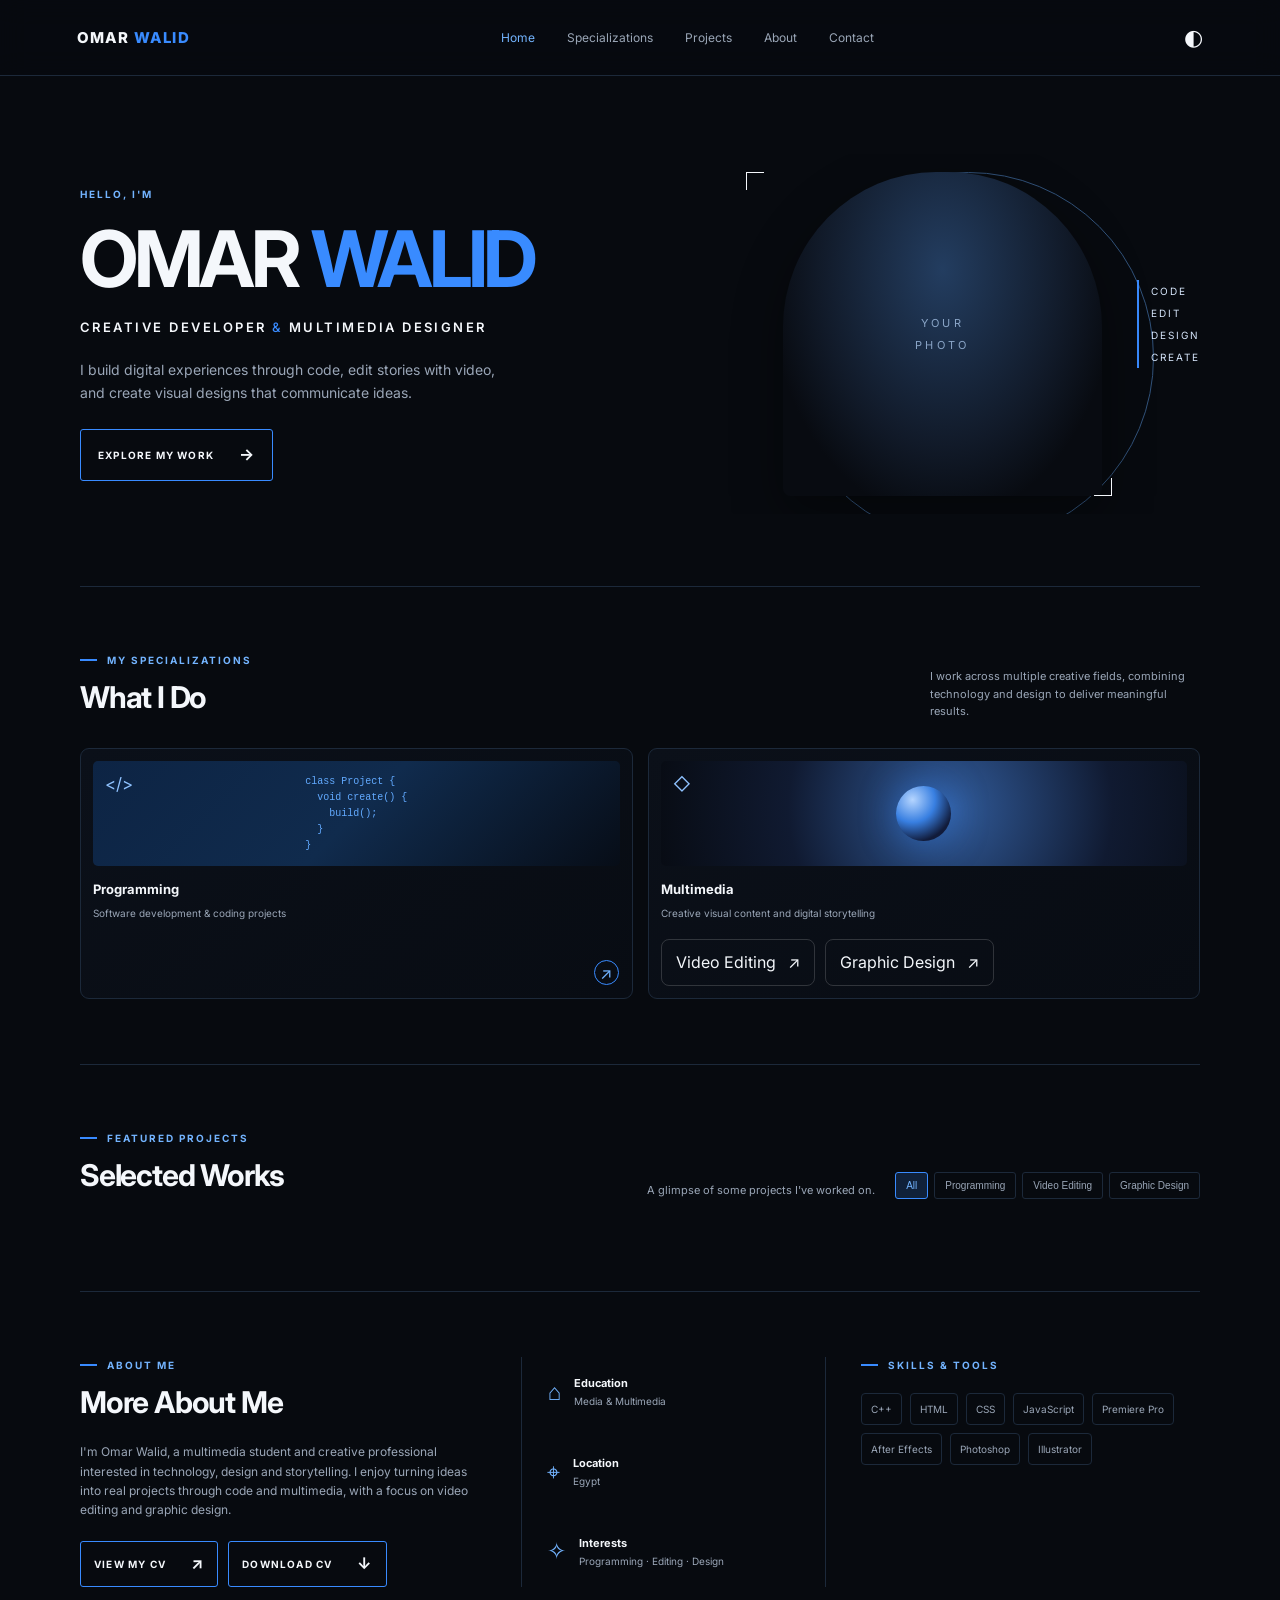
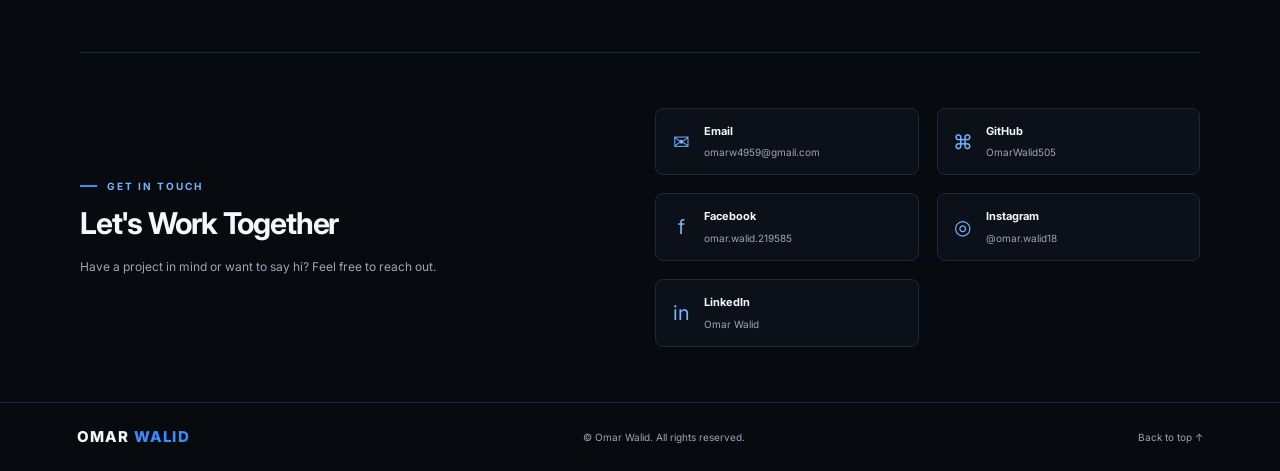
==== index.html @ 6f616f4b "Update index.html" ====
<!DOCTYPE html>
<html lang="en">
<head>
  <meta charset="UTF-8">
  <meta name="viewport" content="width=device-width, initial-scale=1.0">
  <meta name="description" content="Omar Walid — Creative Developer & Multimedia Designer. Explore programming and multimedia projects, including video editing and graphic design.">
  <title>OMAR WALID | Portfolio</title>
  <link rel="preconnect" href="https://fonts.googleapis.com">
  <link rel="preconnect" href="https://fonts.gstatic.com" crossorigin>
  <link href="https://fonts.googleapis.com/css2?family=Inter:wght@400;500;600;700;800&display=swap" rel="stylesheet">
  <link rel="stylesheet" href="style.css">
</head>
<body>
  <header class="site-header">
    <a class="logo" href="#home">OMAR <span>WALID</span></a>
    <button class="menu-toggle" id="menuToggle" aria-label="Open navigation">☰</button>
    <nav id="nav">
      <a class="active" href="#home">Home</a>
      <a href="#specialties">Specializations</a>
      <a href="#projects">Projects</a>
      <a href="#about">About</a>
      <a href="#contact">Contact</a>
    </nav>
    <button class="icon-button" id="themeToggle" aria-label="Toggle theme" title="Toggle light/dark mode">◐</button>
  </header>

  <main>
    <section class="hero section-wrap" id="home">
      <div class="hero-copy">
        <p class="eyebrow">HELLO, I'M</p>
        <h1>OMAR <span>WALID</span></h1>
        <h2>CREATIVE DEVELOPER <b>&</b> MULTIMEDIA DESIGNER</h2>
        <p class="intro">I build digital experiences through code, edit stories with video, and create visual designs that communicate ideas.</p>
        <a class="button" href="#specialties">EXPLORE MY WORK <span>→</span></a>
      </div>
      <div class="hero-art" aria-label="Decorative portrait placeholder">
        <div class="orbit"></div>
        <div class="portrait-placeholder"><span>YOUR<br>PHOTO</span></div>
        <div class="side-words">CODE<br>EDIT<br>DESIGN<br>CREATE</div>
        <span class="corner top-left"></span><span class="corner bottom-right"></span>
      </div>
    </section>

    <section class="section-wrap specialties" id="specialties">
      <div class="section-heading">
        <div><p class="eyebrow"><i></i> MY SPECIALIZATIONS</p><h2>What I Do</h2></div>
        <p class="section-note">I work across multiple creative fields, combining technology and design to deliver meaningful results.</p>
      </div>
      <div class="specialty-grid specialty-grid-two">
        <a class="specialty-card" href="#projects" data-filter="Programming">
          <div class="card-art code-art"><span>&lt;/&gt;</span><pre>class Project {
  void create() {
    build();
  }
}</pre></div>
          <h3>Programming</h3><p>Software development & coding projects</p><span class="round-arrow">↗</span>
        </a>
        <div class="specialty-card multimedia-card">
          <div class="card-art media-art"><span>◇</span><div class="sphere"></div></div>
          <h3>Multimedia</h3><p>Creative visual content and digital storytelling</p>
          <div class="multimedia-subcategories">
            <button type="button" data-filter="Video Editing">Video Editing <span>↗</span></button>
            <button type="button" data-filter="Graphic Design">Graphic Design <span>↗</span></button>
          </div>
        </div>
      </div>
    </section>

    <section class="section-wrap projects" id="projects">
      <div class="section-heading">
        <div><p class="eyebrow"><i></i> FEATURED PROJECTS</p><h2>Selected Works</h2></div>
        <div class="project-tools">
          <p class="section-note">A glimpse of some projects I've worked on.</p>
          <div class="filters" role="group" aria-label="Filter projects">
            <button class="filter active" data-filter="All">All</button>
            <button class="filter" data-filter="Programming">Programming</button>
            <button class="filter" data-filter="Video Editing">Video Editing</button>
            <button class="filter" data-filter="Graphic Design">Graphic Design</button>
          </div>
        </div>
      </div>
      <div class="project-grid" id="projectGrid">
</div>
    </section>

    <section class="section-wrap about" id="about">
      <div class="about-copy"><p class="eyebrow"><i></i> ABOUT ME</p><h2>More About Me</h2>
        <p>I'm Omar Walid, a multimedia student and creative professional interested in technology, design and storytelling. I enjoy turning ideas into real projects through code and multimedia, with a focus on video editing and graphic design.</p>
        <div class="about-buttons">
<a class="button button-outline"
   href="https://kpdigtstlicertcclqyd.supabase.co/storage/v1/object/public/portfolio-media/cv/current.pdf"
   target="_blank"
   rel="noopener noreferrer">
    VIEW MY CV <span>↗</span>
</a>

<a class="button button-outline"
   href="https://kpdigtstlicertcclqyd.supabase.co/storage/v1/object/public/portfolio-media/cv/current.pdf?download"
>
    DOWNLOAD CV <span>↓</span>
</a>
</div>
      </div>
      <div class="about-facts">
        <div><span class="fact-icon">⌂</span><p><b>Education</b><small>Media & Multimedia</small></p></div>
        <div><span class="fact-icon">⌖</span><p><b>Location</b><small>Egypt</small></p></div>
        <div><span class="fact-icon">✧</span><p><b>Interests</b><small>Programming · Editing · Design</small></p></div>
      </div>
      <div class="skills"><p class="eyebrow"><i></i> SKILLS & TOOLS</p><div class="skill-list"><span>C++</span><span>HTML</span><span>CSS</span><span>JavaScript</span><span>Premiere Pro</span><span>After Effects</span><span>Photoshop</span><span>Illustrator</span></div></div>
    </section>

   <section class="section-wrap contact" id="contact">
  <div>
    <p class="eyebrow"><i></i> GET IN TOUCH</p>
    <h2>Let's Work Together</h2>
    <p>
      Have a project in mind or want to say hi?
      Feel free to reach out.
    </p>
  </div>

  <div class="contact-links">

    <a href="mailto:omarw4959@gmail.com">
      <span>✉</span>
      <div>
        <b>Email</b>
        <small>omarw4959@gmail.com</small>
      </div>
    </a>

    <a href="https://github.com/OmarWalid505"
       target="_blank" rel="noopener noreferrer">
      <span>⌘</span>
      <div>
        <b>GitHub</b>
        <small>OmarWalid505</small>
      </div>
    </a>

    <a href="https://www.facebook.com/omar.walid.219585"
       target="_blank" rel="noopener noreferrer">
      <span>f</span>
      <div>
        <b>Facebook</b>
        <small>omar.walid.219585</small>
      </div>
    </a>

    <a href="https://www.instagram.com/omar.walid18/"
       target="_blank" rel="noopener noreferrer">
      <span>◎</span>
      <div>
        <b>Instagram</b>
        <small>@omar.walid18</small>
      </div>
    </a>

    <a href="https://www.linkedin.com/in/omar-walid-87a4b3448/"
       target="_blank" rel="noopener noreferrer">
      <span>in</span>
      <div>
        <b>LinkedIn</b>
        <small>Omar Walid</small>
      </div>
    </a>

  </div>
</section>
    
  </main>
  <footer><a class="logo" href="#home">OMAR <span>WALID</span></a><p>© <span id="year"></span> Omar Walid. All rights reserved.</p><a href="#home">Back to top ↑</a></footer>

  <dialog id="projectDialog" class="project-dialog">
  <button class="dialog-close" id="dialogClose" aria-label="Close">×</button>
  <p class="eyebrow">PROJECT DETAILS</p>
  <h2 id="dialogTitle"></h2>
  <p id="dialogDescription"></p>
  <p class="dialog-tools" id="dialogTools"></p>
</dialog>

<dialog id="imageViewer" class="image-viewer">
  <button class="image-viewer-close" id="imageViewerClose">×</button>
  <button class="gallery-arrow prev" id="prevImage">‹</button>
  <img id="viewerImage" src="" alt="Project Image">
  <video id="viewerVideo" controls playsinline hidden></video>
  <button class="gallery-arrow next" id="nextImage">›</button>
  <p id="imageCounter"></p>
</dialog>

<script src="https://cdn.jsdelivr.net/npm/@supabase/supabase-js@2"></script>
<script src="script.js"></script>

</body>
</html>
---- style.css ----
html {
  scroll-behavior: smooth;
}
*{box-sizing:border-box;margin:0;padding:0}
:root{--bg:#070a0f;--panel:#0b1019;--panel2:#101827;--text:#f4f7fb;--muted:#9aa6b7;--line:#1c293a;--blue:#398bff;--blue2:#73b4ff;--shadow:0 18px 50px #0006}
body{font-family:Inter,Arial,sans-serif;background:var(--bg);color:var(--text);line-height:1.6;transition:background .25s,color .25s}
a{color:inherit;text-decoration:none}.site-header{height:76px;display:flex;align-items:center;justify-content:space-between;padding:0 max(6vw,24px);border-bottom:1px solid var(--line);position:sticky;top:0;background:#070a0fee;backdrop-filter:blur(14px);z-index:10}
.logo{font-weight:800;letter-spacing:.08em;font-size:15px;white-space:nowrap}.logo span,h1 span{color:var(--blue)}
nav{display:flex;gap:clamp(14px,2.5vw,34px)}nav a{font-size:12px;color:var(--muted);transition:.2s}nav a:hover,nav a.active{color:var(--blue2)}
.icon-button,.menu-toggle{background:none;color:var(--text);border:0;font-size:22px;cursor:pointer}.menu-toggle{display:none}
.section-wrap{width:min(1120px,88%);margin:auto}.hero{min-height:510px;display:grid;grid-template-columns:1.05fr .95fr;align-items:center;gap:35px;padding-top:60px;padding-bottom:55px}
.eyebrow{font-size:10px;letter-spacing:.2em;font-weight:700;color:var(--blue2);display:flex;align-items:center;gap:10px}.eyebrow i{width:17px;height:2px;background:var(--blue);display:inline-block}
.hero h1{font-size:clamp(46px,7vw,78px);letter-spacing:-.055em;line-height:1.08;margin:15px 0}
.hero h2{font-size:13px;letter-spacing:.19em;font-weight:600}.hero h2 b{color:var(--blue);font-weight:500}.intro{color:var(--muted);font-size:14px;max-width:440px;margin:22px 0 25px}
.button{display:inline-flex;align-items:center;gap:25px;border:1px solid var(--blue);padding:12px 17px;font-size:10px;letter-spacing:.12em;font-weight:700;border-radius:3px;transition:.2s}.button:hover{background:var(--blue);color:white;transform:translateY(-2px)}.button span{font-size:16px}
.socials{display:flex;gap:22px;margin-top:34px;color:var(--muted);font-size:14px;font-weight:700}.socials a:hover{color:var(--blue)}
.hero-art{height:360px;position:relative;display:grid;place-items:center;overflow:hidden}.portrait-placeholder{width:62%;height:90%;border-radius:48% 48% 8px 8px;background:radial-gradient(ellipse at 50% 30%,#233d60,#111a29 55%,#080b11 78%);display:grid;place-items:center;box-shadow:var(--shadow);position:relative;z-index:1}.portrait-placeholder span{font-size:11px;letter-spacing:.3em;color:#8aa5c7;text-align:center;line-height:2}.orbit{position:absolute;width:72%;aspect-ratio:1;border:1px solid #31527a;border-radius:50%;right:9%;top:5%}.side-words{position:absolute;right:0;top:35%;font-size:10px;letter-spacing:.2em;line-height:2.2;border-left:2px solid var(--blue);padding-left:12px;color:#d5e5fa}.corner{position:absolute;width:18px;height:18px;border-color:var(--blue);z-index:2}.top-left{top:5%;left:12%;border-top:1px solid;border-left:1px solid}.bottom-right{bottom:5%;right:17%;border-right:1px solid;border-bottom:1px solid}
.specialties,.projects{padding:65px 0;border-top:1px solid var(--line)}.section-heading{display:flex;justify-content:space-between;align-items:end;gap:30px;margin-bottom:27px}.section-heading h2,.about h2,.contact h2{font-size:30px;letter-spacing:-.04em;margin-top:5px}.section-note{font-size:11px;color:var(--muted);max-width:270px}
.specialty-grid{display:grid;grid-template-columns:repeat(4,1fr);gap:15px}.specialty-card{background:linear-gradient(145deg,var(--panel),#080c13);border:1px solid var(--line);border-radius:9px;padding:12px;position:relative;min-height:220px;transition:.25s}.specialty-card:hover,.project-card:hover{border-color:#356cae;transform:translateY(-4px)}.card-art{height:105px;border-radius:5px;margin-bottom:13px;display:grid;place-items:center;overflow:hidden;position:relative;background:linear-gradient(135deg,#0d2444,#102b4d 50%,#070d17)}.code-art pre{font:10px/1.6 monospace;color:#62aaff}.code-art>span,.video-art>span,.design-art>span,.media-art>span{position:absolute;left:12px;top:10px;color:#8fc2ff;font-size:17px}.video-art{background:linear-gradient(130deg,#101b35,#172d51,#090e19)}.timeline{position:absolute;bottom:20px;left:10%;width:80%;height:28px;border-top:3px solid #2b85f8;border-bottom:4px solid #744fbc;background:linear-gradient(90deg,transparent 20%,#30b8bb 20% 48%,transparent 48% 55%,#9a55c9 55% 80%,transparent 80%)}.design-art{background:linear-gradient(135deg,#392a31,#a66c50 50%,#111827)}.poster{font-size:17px;font-weight:800;letter-spacing:.1em;line-height:1.05;color:#fff;text-align:center;transform:rotate(-5deg)}.media-art{background:radial-gradient(circle at 55% 45%,#315b9a,#101a31 55%,#080c14)}.sphere{width:55px;height:55px;border-radius:50%;background:radial-gradient(circle at 30% 25%,#b5d5ff,#387fe1 40%,#111b3a 75%);box-shadow:0 0 35px #347fe988}
.specialty-card h3,.project-card h3{font-size:13px}.specialty-card p,.project-card p{font-size:10px;color:var(--muted);margin-top:5px;max-width:85%}.round-arrow{position:absolute;right:13px;bottom:13px;border:1px solid var(--blue);color:var(--blue2);width:25px;height:25px;border-radius:50%;display:grid;place-items:center}
.project-tools{display:flex;align-items:end;gap:20px;flex-wrap:wrap;justify-content:end}.filters{display:flex;gap:6px;flex-wrap:wrap}.filter{border:1px solid var(--line);background:transparent;color:var(--muted);padding:7px 10px;border-radius:3px;font-size:10px;cursor:pointer}.filter.active,.filter:hover{border-color:var(--blue);color:var(--blue2);background:#10213a}
.project-grid{display:grid;grid-template-columns:repeat(4,1fr);gap:15px}.project-card{border:1px solid var(--line);background:var(--panel);border-radius:8px;padding:10px;transition:.25s;min-width:0}.project-card.hidden{display:none}.project-thumb{height:125px;border-radius:5px;display:grid;place-items:center;overflow:hidden;margin-bottom:11px;font-weight:800;letter-spacing:.12em}.thumb-code{background:repeating-linear-gradient(0deg,#101c2c,#101c2c 10px,#13263e 11px),linear-gradient(120deg,#102c50,#070d17);color:#64adff;font:700 26px monospace}.thumb-video{background:linear-gradient(130deg,#09172b,#1d3e65,#111827);color:#9ac9ff;font-size:14px}.thumb-design{background:linear-gradient(135deg,#6e3f36,#bd8a66,#171c2c);color:white;text-align:center;font-size:22px}.thumb-media{background:radial-gradient(circle at 50% 40%,#4377bd,#152544 50%,#080d18);color:#d4e6ff;font-size:13px}.project-info{display:flex;justify-content:space-between;align-items:center;gap:8px}.project-info p{max-width:none}.details-button{flex:none;width:25px;height:25px;border:1px solid var(--blue);border-radius:50%;background:none;color:var(--blue2);cursor:pointer}.tag{display:inline-block;font-size:9px;color:var(--blue2);background:#12233a;padding:4px 7px;border-radius:3px;margin-top:10px}.edit-hint{font-size:10px;color:var(--muted);margin-top:18px}
.about{padding:65px 0;display:grid;grid-template-columns:1.2fr .9fr 1fr;gap:35px;border-top:1px solid var(--line);border-bottom:1px solid var(--line)}.about-copy>p:not(.eyebrow){font-size:12px;color:var(--muted);margin:16px 0 22px;max-width:390px}.button-outline{padding:9px 13px}.about-buttons{
  display:flex;
  flex-wrap:wrap;
  gap:10px;
  align-items:center;
}.about-facts{border-left:1px solid var(--line);border-right:1px solid var(--line);padding:5px 25px;display:grid;gap:20px}.about-facts>div{display:flex;align-items:center;gap:13px}.fact-icon{color:var(--blue2);font-size:23px}.about-facts p{display:grid;font-size:11px}.about-facts small{color:var(--muted);font-size:10px}.skill-list{display:flex;flex-wrap:wrap;gap:8px;margin-top:20px}.skill-list span{border:1px solid var(--line);padding:7px 9px;border-radius:4px;color:var(--muted);font-size:10px}
.contact{padding:55px 0;display:grid;grid-template-columns:1fr 1fr;gap:30px;align-items:center}.contact>div:first-child>p:last-child{color:var(--muted);font-size:12px;margin-top:10px}.contact-links{display:grid;grid-template-columns:repeat(2,1fr);gap:18px}.contact-links a{
  display:flex;
  align-items:center;
  gap:12px;
  padding:14px;
  border:1px solid var(--line);
  border-radius:8px;
  background:var(--panel);
  transition:.25s;
  text-decoration:none;
}

.contact-links a:hover{
  border-color:var(--blue);
  transform:translateY(-3px);
}

.contact-links a>span{
  color:var(--blue2);
  font-size:20px;
  min-width:22px;
  text-align:center;
}

.contact-links div{
  display:grid;
  gap:4px;
}

.contact-links b{
  font-size:11px;
}

.contact-links small{
  font-size:10px;
  color:var(--muted);
}
footer{border-top:1px solid var(--line);padding:22px 6%;display:flex;justify-content:space-between;align-items:center;color:var(--muted);font-size:10px}footer .logo{color:var(--text)}
.project-dialog{margin:auto;max-width:480px;width:calc(100% - 32px);padding:35px;background:var(--panel2);color:var(--text);border:1px solid var(--blue);border-radius:10px;box-shadow:var(--shadow)}.project-dialog::backdrop{background:#000b;backdrop-filter:blur(4px)}.project-dialog h2{margin:10px 0}.project-dialog p:not(.eyebrow){font-size:13px;color:var(--muted)}.project-dialog .dialog-tools{margin-top:18px;color:var(--blue2)!important}.dialog-close{position:absolute;right:14px;top:8px;border:0;background:none;color:var(--text);font-size:25px;cursor:pointer}
body.light{--bg:#f4f7fb;--panel:#fff;--panel2:#fff;--text:#101827;--muted:#64748b;--line:#dbe3ee;--shadow:0 18px 50px #14243b1a}.light .site-header{background:#f4f7fbee}.light .specialty-card{background:linear-gradient(145deg,#fff,#edf3fb)}.light .card-art,.light .project-thumb{filter:saturate(.9)}
@media(max-width:850px){nav{gap:13px}.specialty-grid,.project-grid{grid-template-columns:repeat(2,1fr)}.about{grid-template-columns:1fr 1fr}.skills{grid-column:1/-1}.about-facts{border-right:0}.hero{min-height:440px}}
@media(max-width:620px){.site-header{height:65px}.menu-toggle{display:block;margin-left:auto;margin-right:15px}nav{display:none;position:absolute;top:64px;left:0;right:0;padding:18px 6%;background:var(--panel);border-bottom:1px solid var(--line);flex-direction:column;gap:17px}nav.open{display:flex}.hero{grid-template-columns:1fr;padding-top:55px;gap:5px}.hero-art{height:260px}.hero-copy{z-index:1}.section-heading{align-items:start;flex-direction:column}.project-tools{justify-content:start}.section-note{max-width:100%}.specialty-grid,.project-grid{gap:10px}.specialty-card{padding:9px;min-height:205px}.card-art{height:90px}.project-thumb{height:100px}.about{grid-template-columns:1fr;gap:25px}.about-facts{border:0;border-top:1px solid var(--line);border-bottom:1px solid var(--line);padding:20px 0}.skills{grid-column:auto}.contact{grid-template-columns:1fr}.contact-links{grid-template-columns:1fr 1fr}footer{gap:12px;flex-wrap:wrap}footer p{order:3;width:100%}}
@media(max-width:370px){.specialty-grid,.project-grid{grid-template-columns:1fr}.contact-links{grid-template-columns:1fr}.hero h1{font-size:43px}}


/* Portfolio hierarchy: Programming + Multimedia (Video Editing / Graphic Design) */
.specialty-grid-two { grid-template-columns: repeat(2, minmax(0, 1fr)); }
.multimedia-card { position: relative; cursor: default; }
.multimedia-subcategories { display: flex; flex-wrap: wrap; gap: 10px; margin-top: 18px; }
.multimedia-subcategories button { border: 1px solid var(--border, rgba(255,255,255,.16)); background: transparent; color: inherit; padding: 10px 14px; border-radius: 8px; font: inherit; cursor: pointer; transition: .2s ease; }
.multimedia-subcategories button:hover { border-color: var(--accent, #3988ff); color: var(--accent, #3988ff); }
.multimedia-subcategories button span { margin-left: 8px; }
@media (max-width: 700px) { .specialty-grid-two { grid-template-columns: 1fr; } }
/* Dynamic portfolio media */
.project-thumb {
  width: 100%;
  height: 260px;
  overflow: hidden;
  display: flex;
  justify-content: center;
  align-items: center;
  background: #17120e;
}

.project-thumb img,
.project-thumb video {
  width: 100%;
  height: 100%;
  object-fit: contain;
  display: block;
  border-radius: 5px;
}
/* Image Gallery Lightbox */

/* Image Gallery Lightbox */
dialog.image-viewer {
  width: min(90vw, 1100px);
  height: 85vh;
  max-width: none;
  max-height: none;
  padding: 50px;
  margin: auto;
  position: fixed;
  inset: 0;
  border: 1px solid var(--line);
  border-radius: 12px;
  background: #0b0e14;
  color: white;
  overflow: hidden;
}

dialog.image-viewer[open] {
  display: flex;
  justify-content: center;
  align-items: center;
}

dialog.image-viewer::backdrop {
  background: rgba(0, 0, 0, 0.92);
  backdrop-filter: blur(6px);
}

.image-viewer #viewerImage {
  width: 100%;
  height: 100%;
  object-fit: contain;
  display: block;
}

.image-viewer-close {
  position: absolute;
  top: 12px;
  right: 18px;
  z-index: 5;
  font-size: 32px;
  color: white;
  background: transparent;
  border: none;
  cursor: pointer;
}

.gallery-arrow {
  position: absolute;
  top: 50%;
  transform: translateY(-50%);
  z-index: 5;
  width: 45px;
  height: 45px;
  border: none;
  border-radius: 50%;
  background: rgba(255,255,255,.15);
  color: white;
  font-size: 30px;
  cursor: pointer;
}

.gallery-arrow.prev { left: 10px; }
.gallery-arrow.next { right: 10px; }

#imageCounter {
  position: absolute;
  bottom: 10px;
  left: 50%;
  transform: translateX(-50%);
  color: white;
  font-size: 13px;
}

@media (max-width: 600px) {
  dialog.image-viewer {
    width: 95vw;
    height: 75vh;
    padding: 35px 10px;
  }
}

dialog.image-viewer::backdrop {
  background: rgba(0, 0, 0, 0.9);
}
.project-thumb img,
.project-thumb video {
  width: 100%;
  height: 100%;
  object-fit: contain;
  display: block;
  border-radius: 5px;
}
#about,
#contact {
  scroll-margin-top: 90px;
}
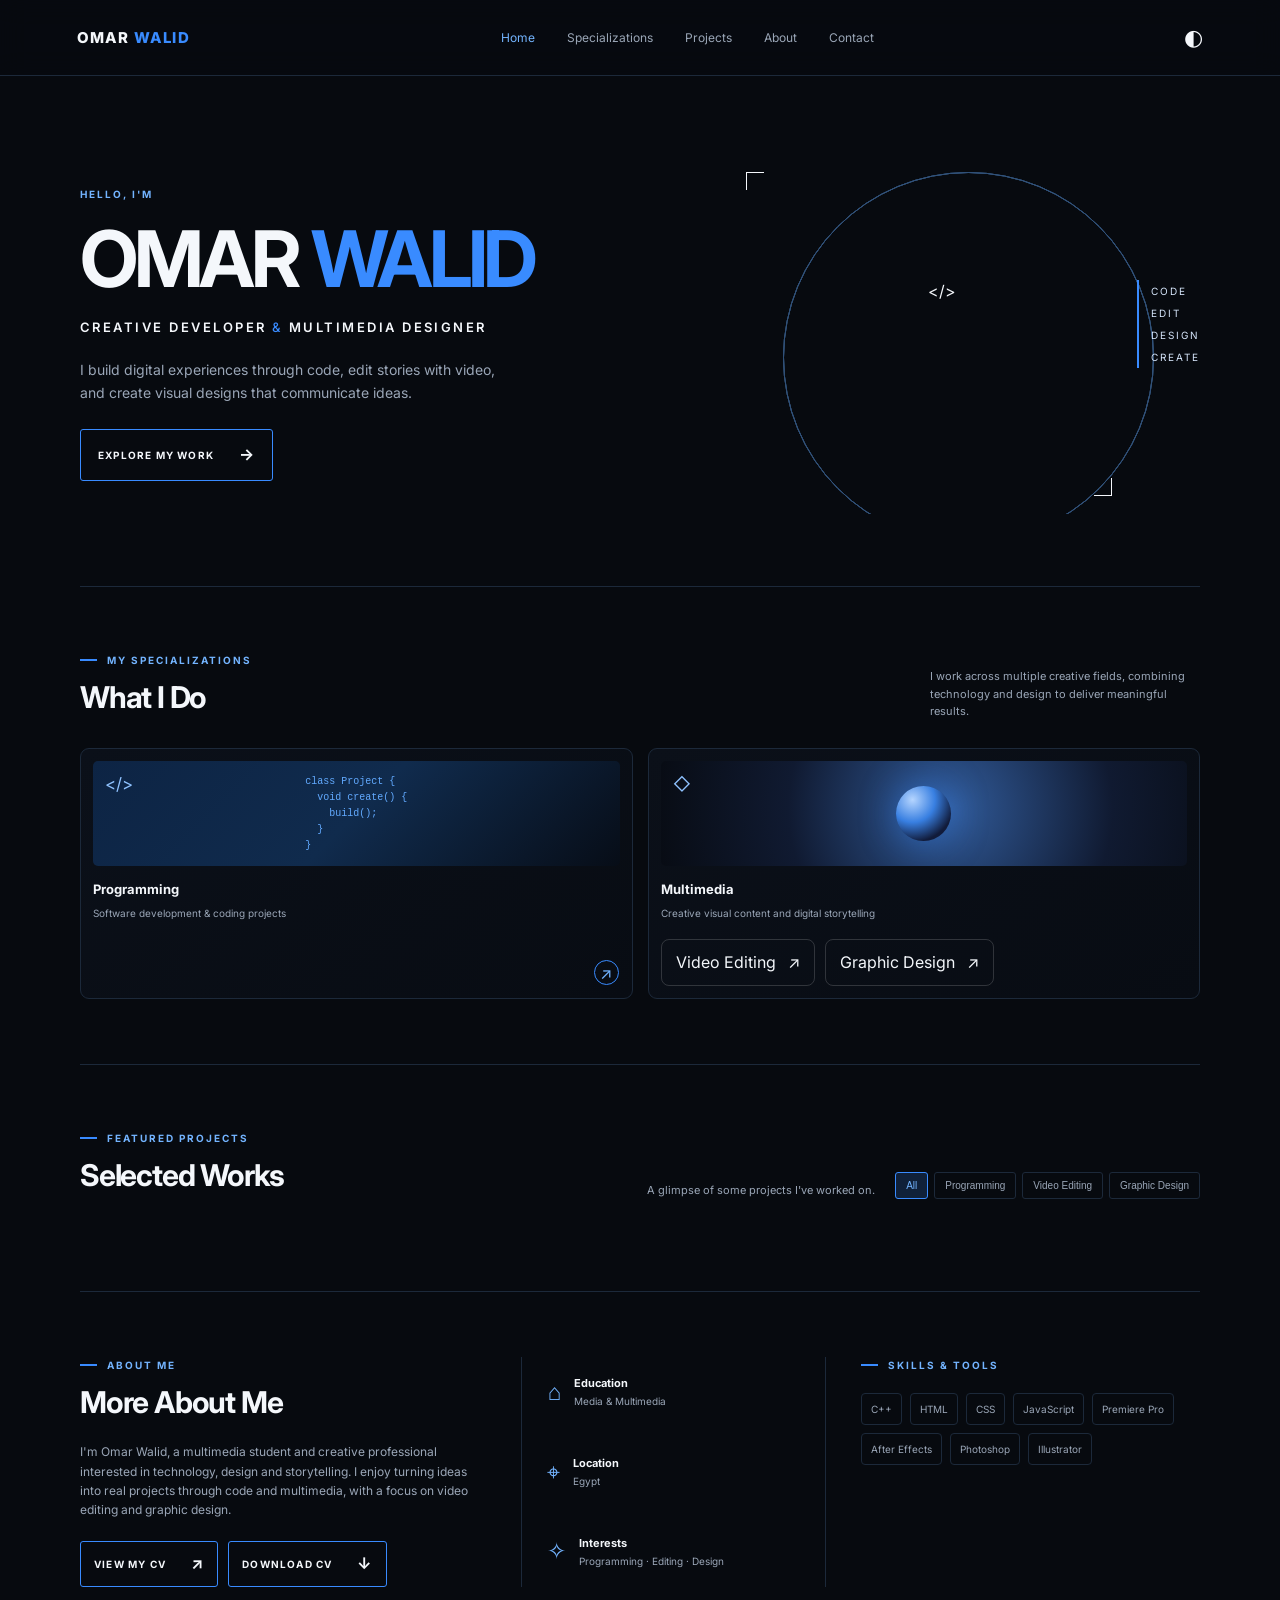
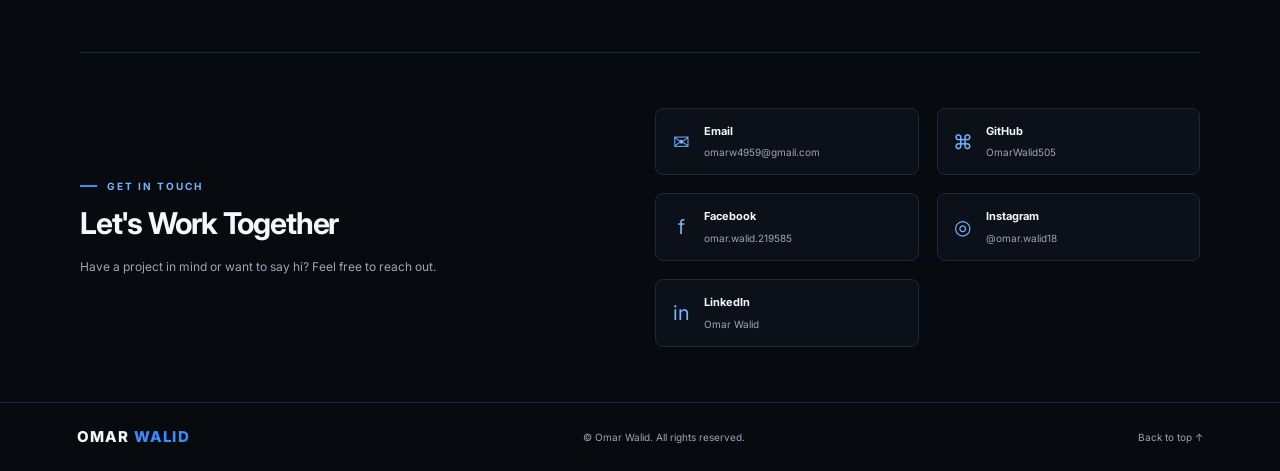
==== commit f4cd0b68: "Update index.html" ====
--- a/index.html
+++ b/index.html
@@ -33,11 +33,36 @@
         <p class="intro">I build digital experiences through code, edit stories with video, and create visual designs that communicate ideas.</p>
         <a class="button" href="#specialties">EXPLORE MY WORK <span>→</span></a>
       </div>
-      <div class="hero-art" aria-label="Decorative portrait placeholder">
-        <div class="orbit"></div>
-        <div class="portrait-placeholder"><span>YOUR<br>PHOTO</span></div>
-        <div class="side-words">CODE<br>EDIT<br>DESIGN<br>CREATE</div>
-        <span class="corner top-left"></span><span class="corner bottom-right"></span>
+<div class="hero-art" aria-label="Abstract creative technology artwork">
+
+  <div class="orbit orbit-one"></div>
+  <div class="orbit orbit-two"></div>
+  <div class="orbit orbit-three"></div>
+
+  <div class="abstract-core">
+    <div class="core-shape"></div>
+    <div class="core-glow"></div>
+  </div>
+
+  <div class="tech-detail detail-code">&lt;/&gt;</div>
+  <div class="tech-detail detail-edit">
+    <span></span><span></span><span></span>
+  </div>
+  <div class="tech-detail detail-design">
+    <div></div>
+  </div>
+
+  <div class="side-words">
+    CODE<br>
+    EDIT<br>
+    DESIGN<br>
+    CREATE
+  </div>
+
+  <span class="corner top-left"></span>
+  <span class="corner bottom-right"></span>
+
+</div>
       </div>
     </section>
 
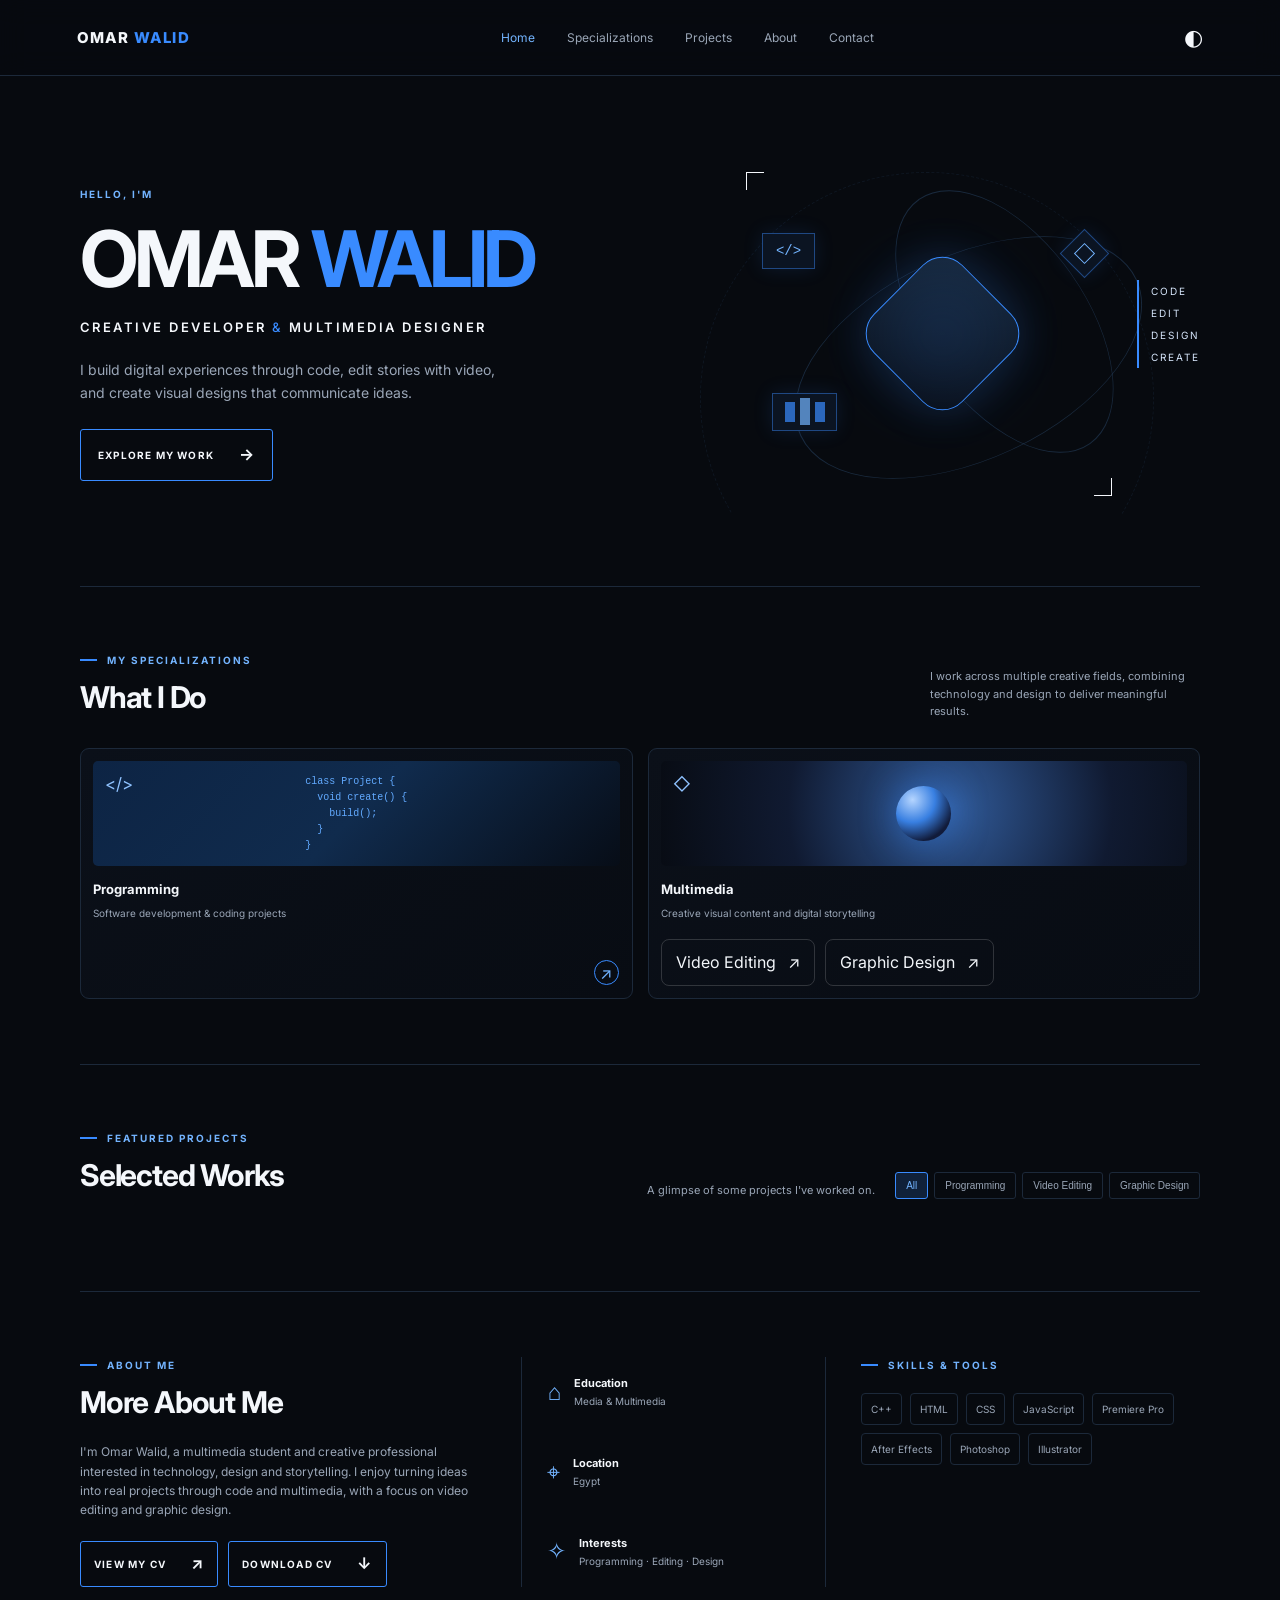
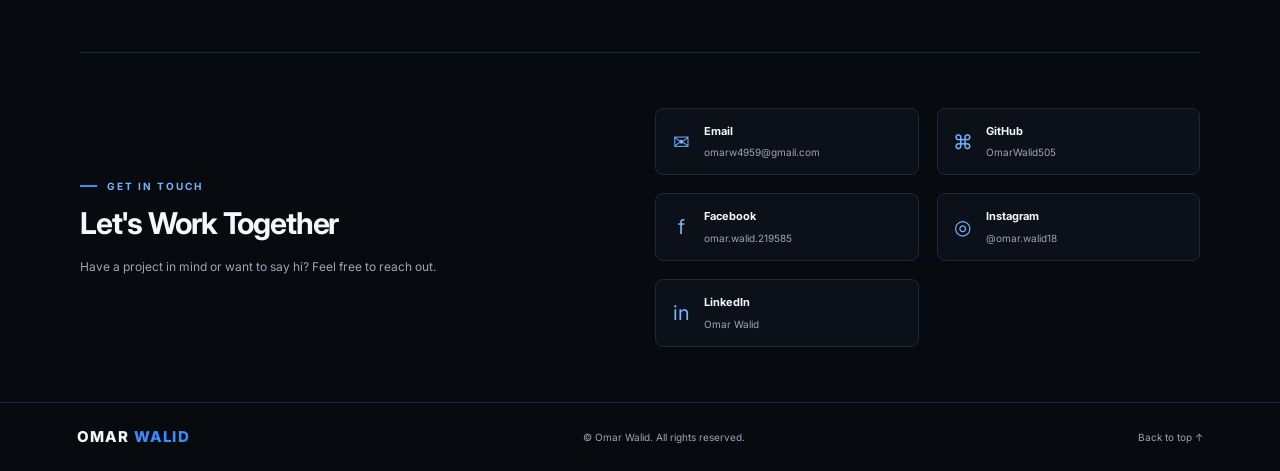
==== commit 0c4c2b89: "Update index.html" ====
--- a/index.html
+++ b/index.html
@@ -63,7 +63,6 @@
   <span class="corner bottom-right"></span>
 
 </div>
-      </div>
     </section>
 
     <section class="section-wrap specialties" id="specialties">
--- a/style.css
+++ b/style.css
@@ -66,8 +66,203 @@
 footer{border-top:1px solid var(--line);padding:22px 6%;display:flex;justify-content:space-between;align-items:center;color:var(--muted);font-size:10px}footer .logo{color:var(--text)}
 .project-dialog{margin:auto;max-width:480px;width:calc(100% - 32px);padding:35px;background:var(--panel2);color:var(--text);border:1px solid var(--blue);border-radius:10px;box-shadow:var(--shadow)}.project-dialog::backdrop{background:#000b;backdrop-filter:blur(4px)}.project-dialog h2{margin:10px 0}.project-dialog p:not(.eyebrow){font-size:13px;color:var(--muted)}.project-dialog .dialog-tools{margin-top:18px;color:var(--blue2)!important}.dialog-close{position:absolute;right:14px;top:8px;border:0;background:none;color:var(--text);font-size:25px;cursor:pointer}
 body.light{--bg:#f4f7fb;--panel:#fff;--panel2:#fff;--text:#101827;--muted:#64748b;--line:#dbe3ee;--shadow:0 18px 50px #14243b1a}.light .site-header{background:#f4f7fbee}.light .specialty-card{background:linear-gradient(145deg,#fff,#edf3fb)}.light .card-art,.light .project-thumb{filter:saturate(.9)}
+/* Hero Abstract Artwork */
+
+.hero-art {
+  height: 360px;
+  position: relative;
+  display: grid;
+  place-items: center;
+  overflow: hidden;
+}
+
+.abstract-core {
+  width: 190px;
+  height: 190px;
+  position: relative;
+  display: grid;
+  place-items: center;
+  z-index: 1;
+}
+
+.core-shape {
+  width: 125px;
+  height: 125px;
+  border: 1px solid #398bff;
+  border-radius: 28px;
+  transform: rotate(45deg);
+  background: linear-gradient(145deg, #17283d, #080d16);
+  box-shadow: 0 0 45px #398bff30;
+}
+
+.core-glow {
+  position: absolute;
+  width: 75px;
+  height: 75px;
+  border-radius: 50%;
+  background: #398bff;
+  filter: blur(45px);
+  opacity: .35;
+  animation: corePulse 3s ease-in-out infinite;
+}
+
+@keyframes corePulse {
+  0%, 100% {
+    opacity: .25;
+    transform: scale(.85);
+  }
+
+  50% {
+    opacity: .55;
+    transform: scale(1.2);
+  }
+}
+
+.orbit {
+  position: absolute;
+  border: 1px solid #31527a70;
+  border-radius: 50%;
+}
+
+.orbit-one {
+  width: 72%;
+  aspect-ratio: 1;
+  transform: rotate(-25deg) scaleY(.55);
+  animation: orbitRotate 10s linear infinite;
+}
+
+.orbit-two {
+  width: 58%;
+  aspect-ratio: 1;
+  transform: rotate(55deg) scaleY(.55);
+  animation: orbitRotate 14s linear infinite reverse;
+
+}
+
+.orbit-three {
+  width: 88%;
+  aspect-ratio: 1;
+  border-style: dashed;
+  opacity: .4;
+  animation: orbitRotate 20s linear infinite;
+}
+/* Orbit Animation */
+
+.orbit-one {
+  animation: orbitRotate 18s linear infinite;
+}
+
+.orbit-two {
+  animation: orbitRotate 25s linear infinite reverse;
+}
+
+.orbit-three {
+  animation: orbitRotate 35s linear infinite;
+}
+
+@keyframes orbitRotate {
+  from {
+    rotate: 0deg;
+  }
+  to {
+    rotate: 360deg;
+  }
+}
+/* Hero Tech Details */
+
+.tech-detail {
+  position: absolute;
+  z-index: 2;
+  border: 1px solid #398bff70;
+  background: #0b1422;
+  box-shadow: 0 0 20px #398bff20;
+}
+
+.detail-code {
+  top: 22%;
+  left: 15%;
+  padding: 9px 13px;
+  color: #73b4ff;
+  font: 14px monospace;
+}
+
+.detail-edit {
+  bottom: 23%;
+  left: 17%;
+  width: 65px;
+  height: 38px;
+  display: flex;
+  align-items: center;
+  justify-content: center;
+  gap: 5px;
+}
+
+.detail-edit span {
+  width: 10px;
+  height: 20px;
+  background: #398bff;
+  opacity: .7;
+}
+
+.detail-edit span:nth-child(2) {
+  height: 27px;
+  background: #73b4ff;
+}
+
+.detail-design {
+  top: 23%;
+  right: 19%;
+  width: 35px;
+  height: 35px;
+  display: grid;
+  place-items: center;
+  transform: rotate(45deg);
+}
+
+.detail-design div {
+  width: 15px;
+  height: 15px;
+  border: 1px solid #73b4ff;
+}
 @media(max-width:850px){nav{gap:13px}.specialty-grid,.project-grid{grid-template-columns:repeat(2,1fr)}.about{grid-template-columns:1fr 1fr}.skills{grid-column:1/-1}.about-facts{border-right:0}.hero{min-height:440px}}
-@media(max-width:620px){.site-header{height:65px}.menu-toggle{display:block;margin-left:auto;margin-right:15px}nav{display:none;position:absolute;top:64px;left:0;right:0;padding:18px 6%;background:var(--panel);border-bottom:1px solid var(--line);flex-direction:column;gap:17px}nav.open{display:flex}.hero{grid-template-columns:1fr;padding-top:55px;gap:5px}.hero-art{height:260px}.hero-copy{z-index:1}.section-heading{align-items:start;flex-direction:column}.project-tools{justify-content:start}.section-note{max-width:100%}.specialty-grid,.project-grid{gap:10px}.specialty-card{padding:9px;min-height:205px}.card-art{height:90px}.project-thumb{height:100px}.about{grid-template-columns:1fr;gap:25px}.about-facts{border:0;border-top:1px solid var(--line);border-bottom:1px solid var(--line);padding:20px 0}.skills{grid-column:auto}.contact{grid-template-columns:1fr}.contact-links{grid-template-columns:1fr 1fr}footer{gap:12px;flex-wrap:wrap}footer p{order:3;width:100%}}
+@media(max-width:620px) {
+  .site-header {
+    height: 65px;
+  }
+
+  .menu-toggle {
+    display: block;
+    margin-left: auto;
+    margin-right: 15px;
+  }
+
+  nav {
+    display: none;
+    position: absolute;
+    top: 64px;
+    left: 0;
+    right: 0;
+    padding: 18px 6%;
+    background: var(--panel);
+    border-bottom: 1px solid var(--line);
+    flex-direction: column;
+    gap: 17px;
+  }
+
+  nav.open {
+    display: flex;
+  }
+
+  .hero {
+    grid-template-columns: 1fr;
+    padding-top: 55px;
+    gap: 5px;
+  }
+
+  .hero-art {
+    height: 260px;
+  }
+}
 @media(max-width:370px){.specialty-grid,.project-grid{grid-template-columns:1fr}.contact-links{grid-template-columns:1fr}.hero h1{font-size:43px}}
 
 
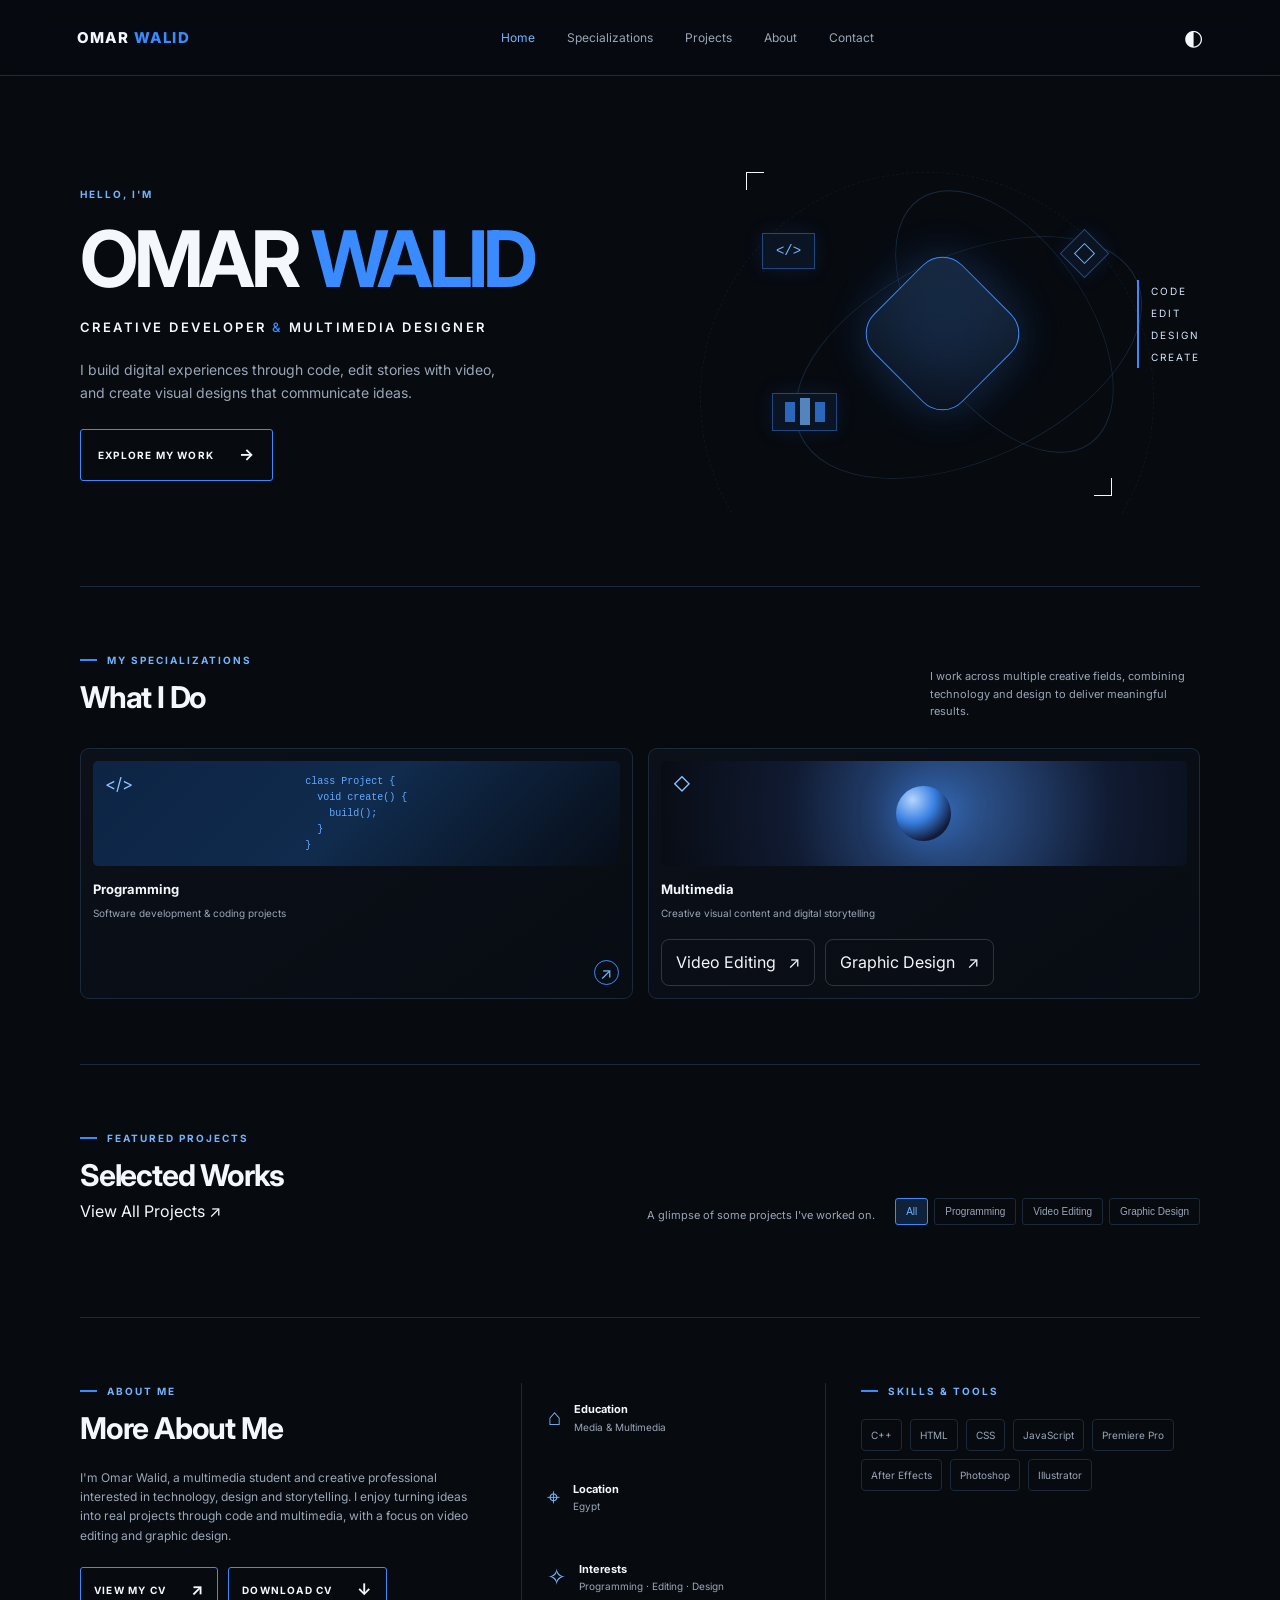
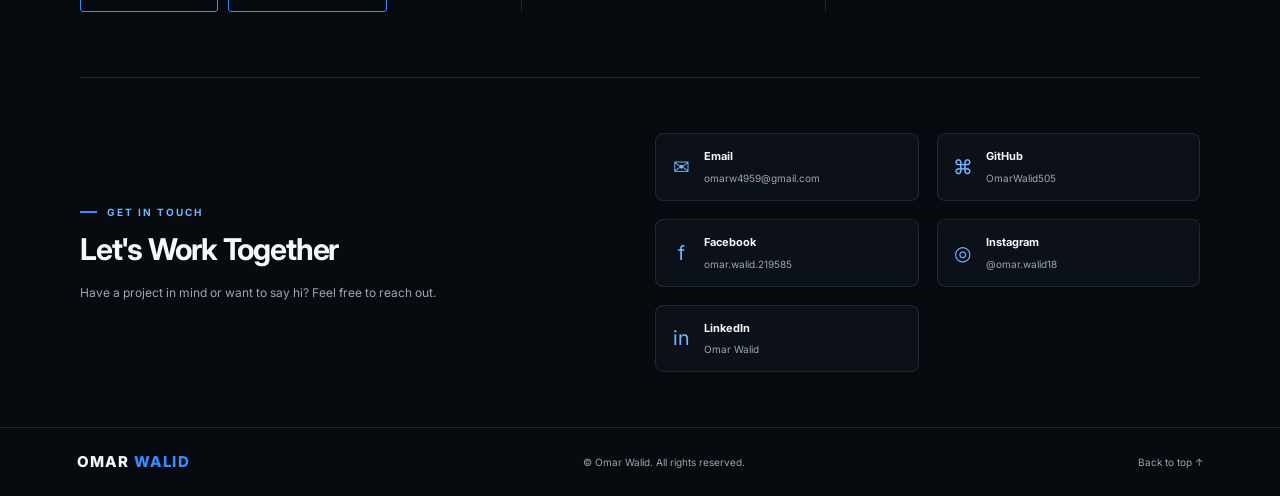
==== commit 87605e6d: "Update index.html" ====
--- a/index.html
+++ b/index.html
@@ -17,7 +17,7 @@
     <nav id="nav">
       <a class="active" href="#home">Home</a>
       <a href="#specialties">Specializations</a>
-      <a href="#projects">Projects</a>
+     <a href="projects.html">Projects</a>
       <a href="#about">About</a>
       <a href="#contact">Contact</a>
     </nav>
@@ -92,7 +92,11 @@
 
     <section class="section-wrap projects" id="projects">
       <div class="section-heading">
-        <div><p class="eyebrow"><i></i> FEATURED PROJECTS</p><h2>Selected Works</h2></div>
+<div>
+  <p class="eyebrow"><i></i> FEATURED PROJECTS</p>
+  <h2>Selected Works</h2>
+  <a href="projects.html" class="view-all-link">View All Projects ↗</a>
+</div>
         <div class="project-tools">
           <p class="section-note">A glimpse of some projects I've worked on.</p>
           <div class="filters" role="group" aria-label="Filter projects">
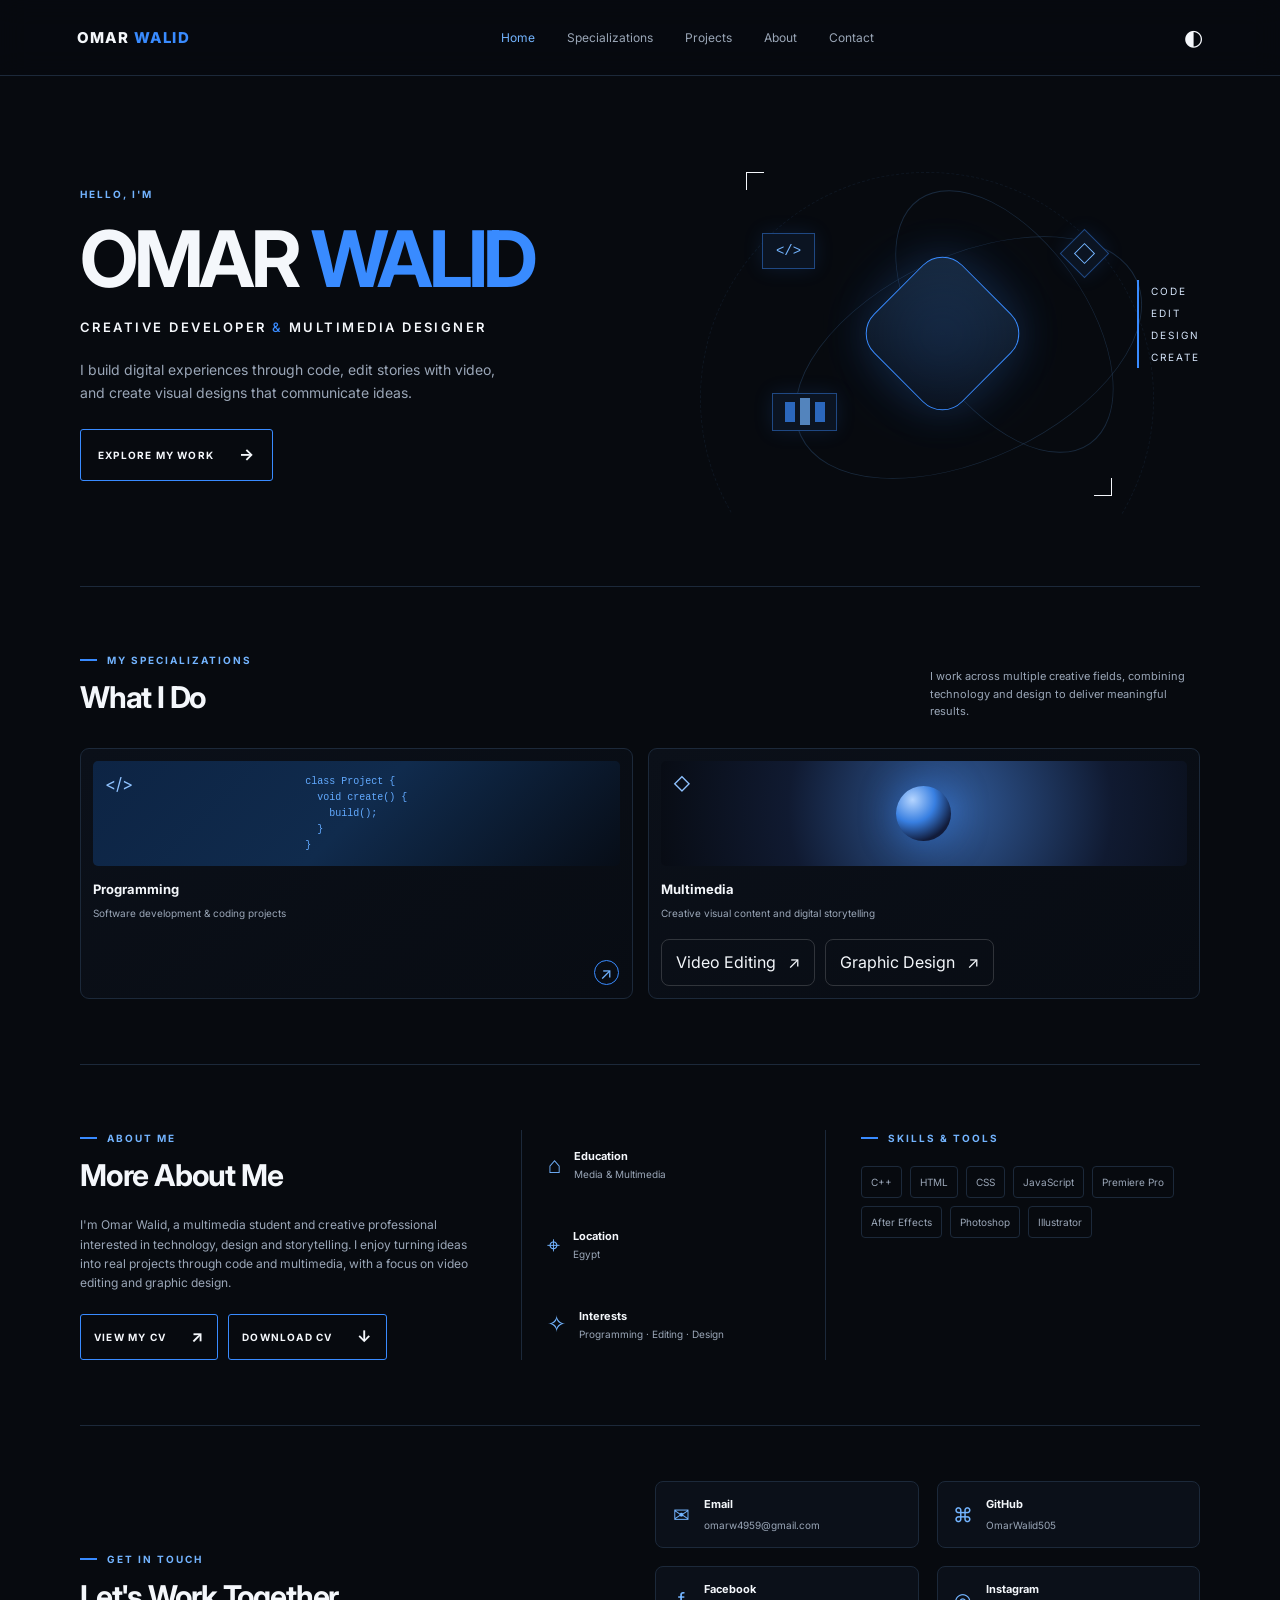
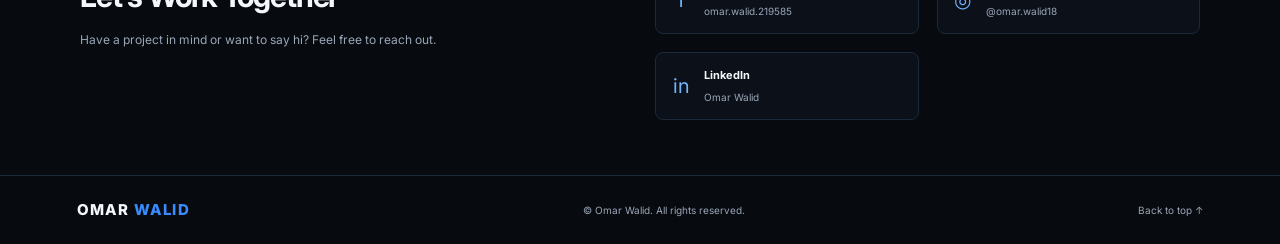
==== commit 9c0c243d: "Fix project link and clean up HTML structure Updated project link and removed featured projects sect" ====
--- a/index.html
+++ b/index.html
@@ -71,7 +71,7 @@
         <p class="section-note">I work across multiple creative fields, combining technology and design to deliver meaningful results.</p>
       </div>
       <div class="specialty-grid specialty-grid-two">
-        <a class="specialty-card" href="#projects" data-filter="Programming">
+        <a class="specialty-card" href="#projects.html" data-filter="Programming">
           <div class="card-art code-art"><span>&lt;/&gt;</span><pre>class Project {
   void create() {
     build();
@@ -90,27 +90,6 @@
       </div>
     </section>
 
-    <section class="section-wrap projects" id="projects">
-      <div class="section-heading">
-<div>
-  <p class="eyebrow"><i></i> FEATURED PROJECTS</p>
-  <h2>Selected Works</h2>
-  <a href="projects.html" class="view-all-link">View All Projects ↗</a>
-</div>
-        <div class="project-tools">
-          <p class="section-note">A glimpse of some projects I've worked on.</p>
-          <div class="filters" role="group" aria-label="Filter projects">
-            <button class="filter active" data-filter="All">All</button>
-            <button class="filter" data-filter="Programming">Programming</button>
-            <button class="filter" data-filter="Video Editing">Video Editing</button>
-            <button class="filter" data-filter="Graphic Design">Graphic Design</button>
-          </div>
-        </div>
-      </div>
-      <div class="project-grid" id="projectGrid">
-</div>
-    </section>
-
     <section class="section-wrap about" id="about">
       <div class="about-copy"><p class="eyebrow"><i></i> ABOUT ME</p><h2>More About Me</h2>
         <p>I'm Omar Walid, a multimedia student and creative professional interested in technology, design and storytelling. I enjoy turning ideas into real projects through code and multimedia, with a focus on video editing and graphic design.</p>
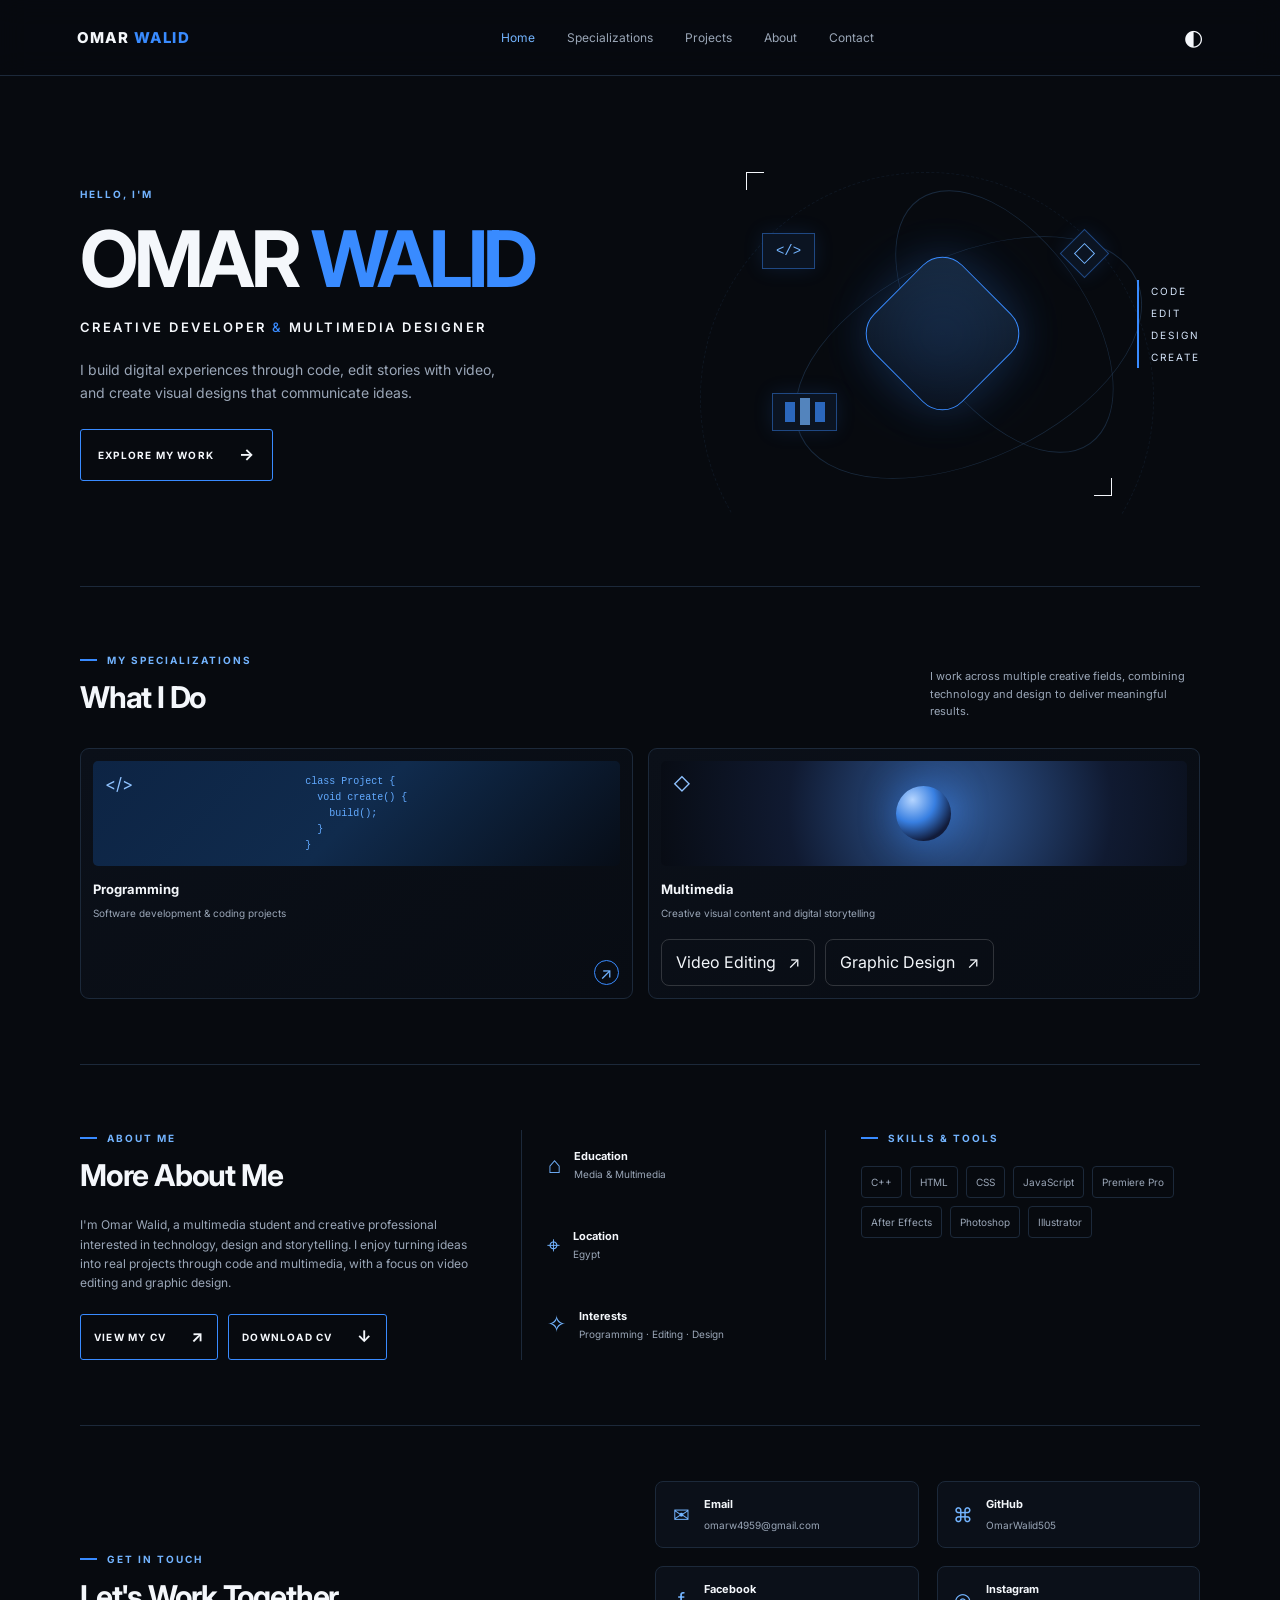
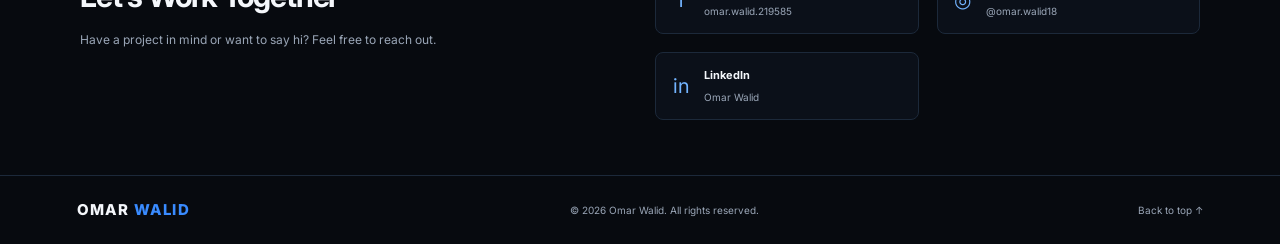
==== commit 7104ba3b: "Fix link to projects.html in specialty card" ====
--- a/index.html
+++ b/index.html
@@ -71,7 +71,7 @@
         <p class="section-note">I work across multiple creative fields, combining technology and design to deliver meaningful results.</p>
       </div>
       <div class="specialty-grid specialty-grid-two">
-        <a class="specialty-card" href="#projects.html" data-filter="Programming">
+       <a class="specialty-card" href="projects.html">
           <div class="card-art code-art"><span>&lt;/&gt;</span><pre>class Project {
   void create() {
     build();
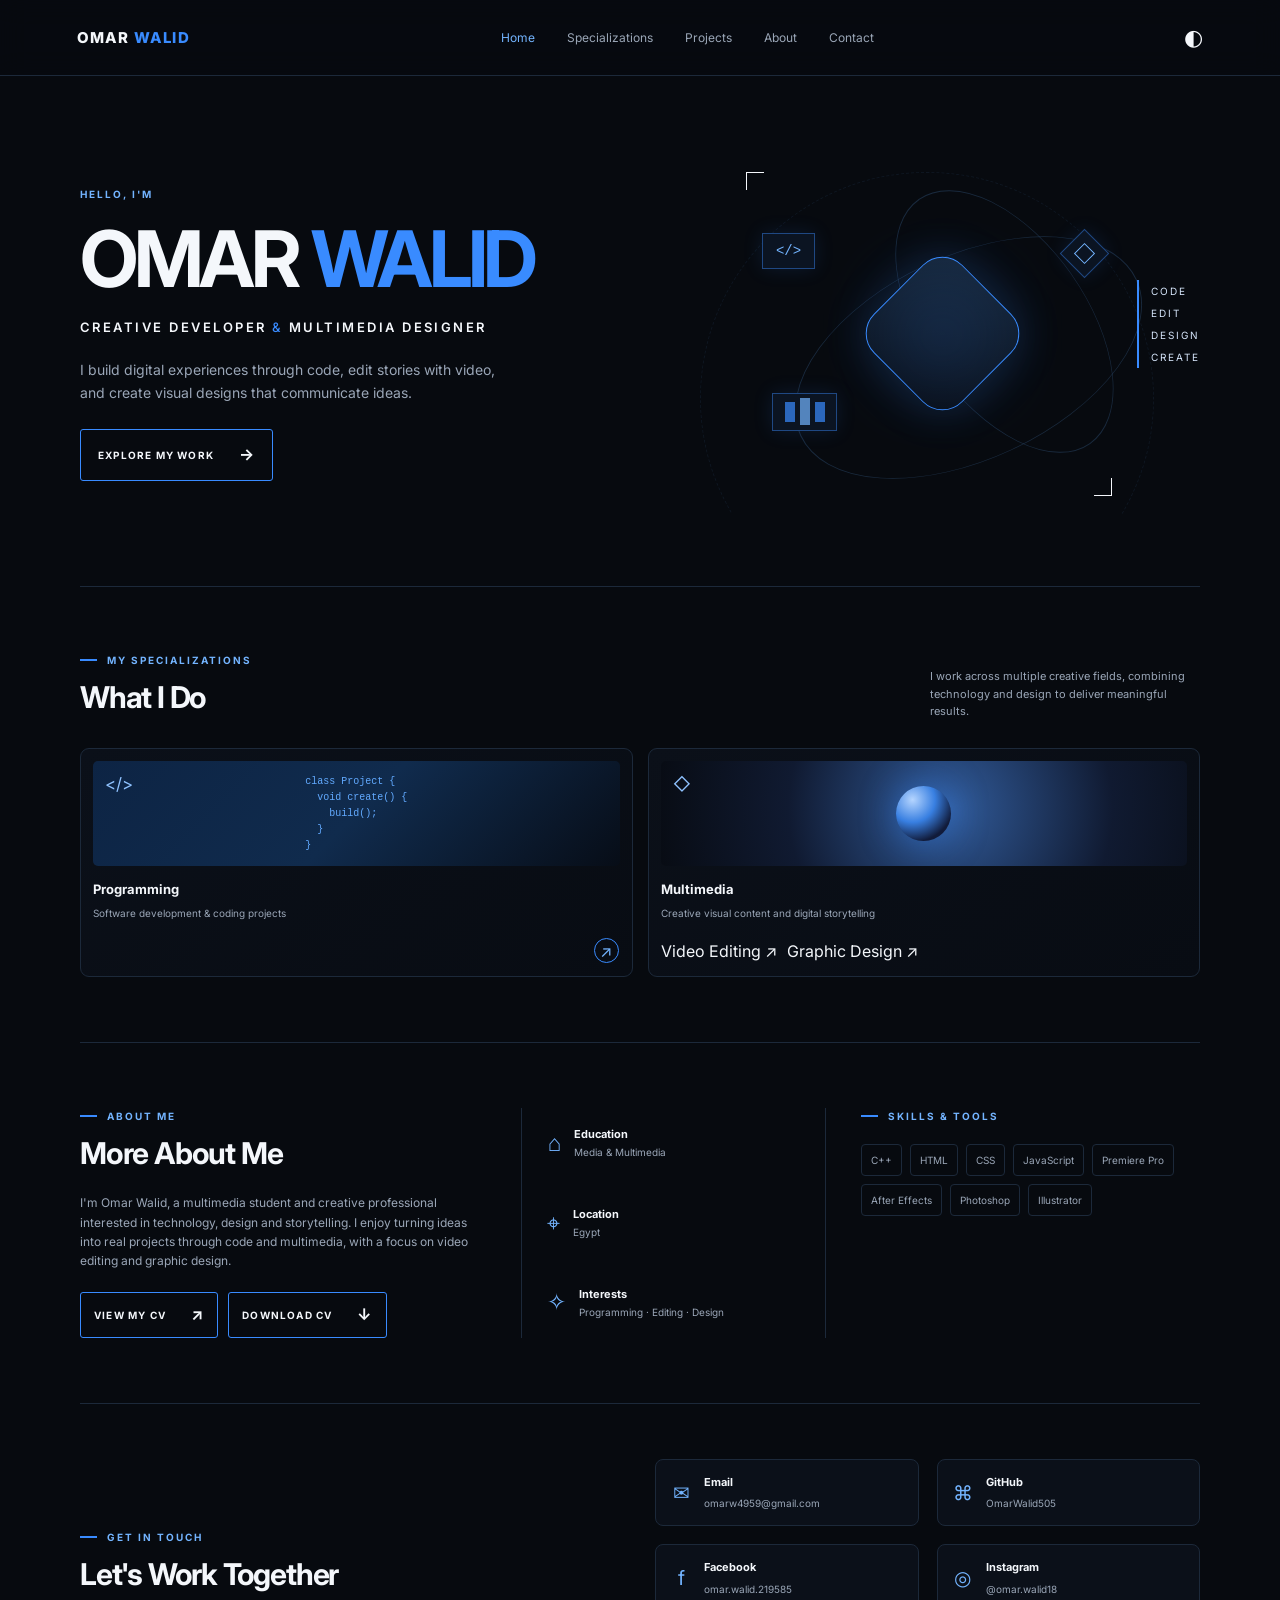
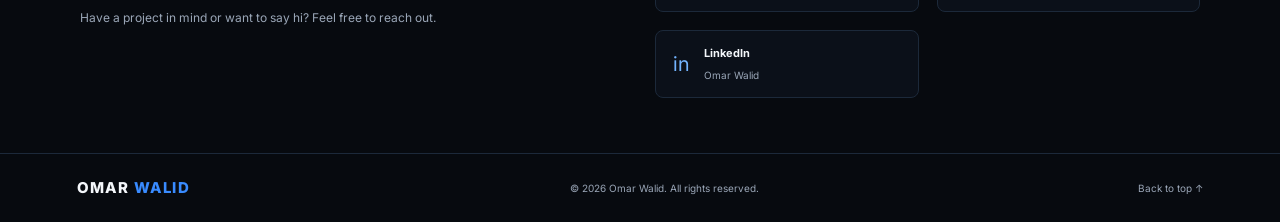
==== commit 193c52e7: "Replace buttons with links for multimedia categories" ====
--- a/index.html
+++ b/index.html
@@ -83,9 +83,14 @@
           <div class="card-art media-art"><span>◇</span><div class="sphere"></div></div>
           <h3>Multimedia</h3><p>Creative visual content and digital storytelling</p>
           <div class="multimedia-subcategories">
-            <button type="button" data-filter="Video Editing">Video Editing <span>↗</span></button>
-            <button type="button" data-filter="Graphic Design">Graphic Design <span>↗</span></button>
-          </div>
+  <a href="projects.html?filter=Video%20Editing">
+    Video Editing <span>↗</span>
+  </a>
+
+  <a href="projects.html?filter=Graphic%20Design">
+    Graphic Design <span>↗</span>
+  </a>
+</div>
         </div>
       </div>
     </section>
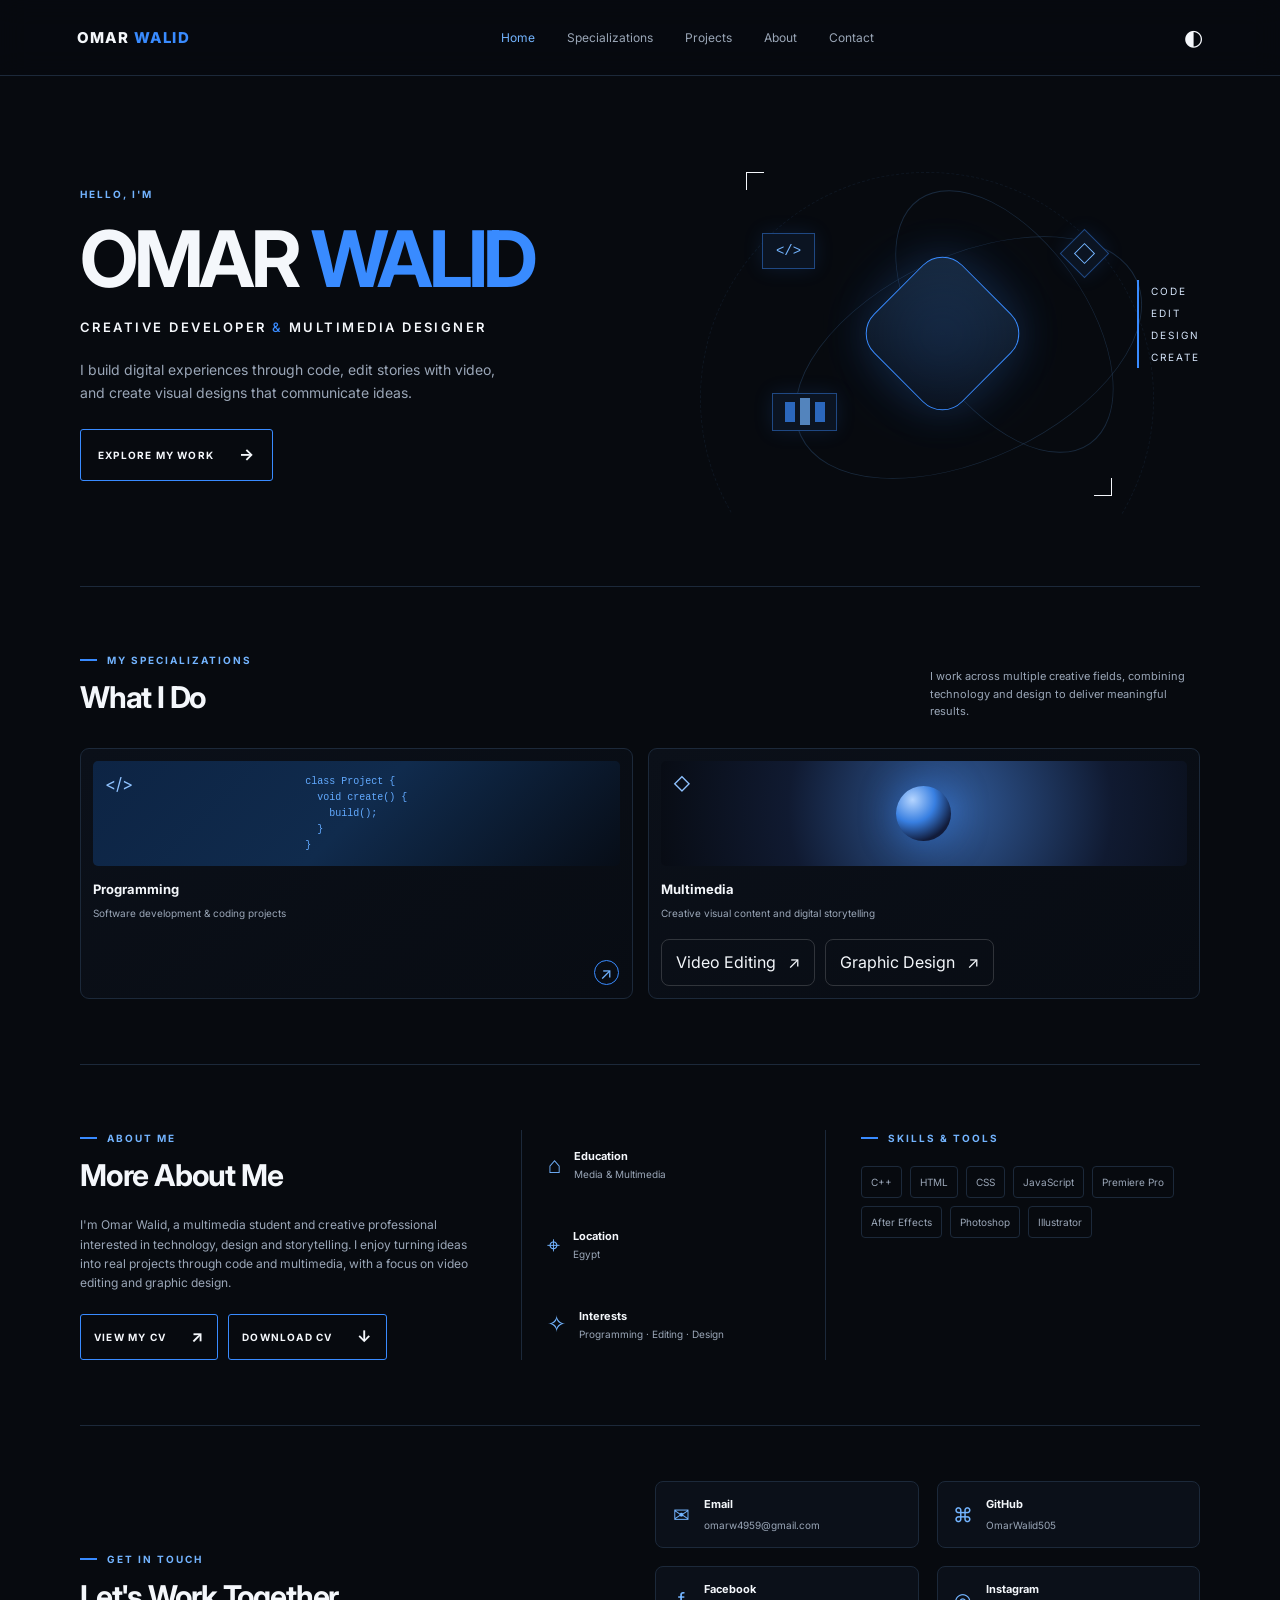
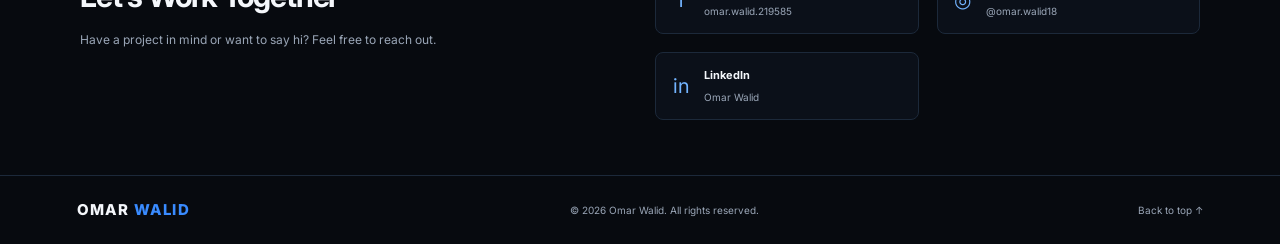
==== commit da4f1d70: "Update index.html" ====
--- a/index.html
+++ b/index.html
@@ -71,7 +71,7 @@
         <p class="section-note">I work across multiple creative fields, combining technology and design to deliver meaningful results.</p>
       </div>
       <div class="specialty-grid specialty-grid-two">
-       <a class="specialty-card" href="projects.html">
+       <a class="specialty-card" href="projects.html?filter=Programming">
           <div class="card-art code-art"><span>&lt;/&gt;</span><pre>class Project {
   void create() {
     build();
--- a/style.css
+++ b/style.css
@@ -270,9 +270,27 @@
 .specialty-grid-two { grid-template-columns: repeat(2, minmax(0, 1fr)); }
 .multimedia-card { position: relative; cursor: default; }
 .multimedia-subcategories { display: flex; flex-wrap: wrap; gap: 10px; margin-top: 18px; }
-.multimedia-subcategories button { border: 1px solid var(--border, rgba(255,255,255,.16)); background: transparent; color: inherit; padding: 10px 14px; border-radius: 8px; font: inherit; cursor: pointer; transition: .2s ease; }
-.multimedia-subcategories button:hover { border-color: var(--accent, #3988ff); color: var(--accent, #3988ff); }
-.multimedia-subcategories button span { margin-left: 8px; }
+.multimedia-subcategories a {
+    border: 1px solid var(--border, rgba(255,255,255,.16));
+    background: transparent;
+    color: inherit;
+    padding: 10px 14px;
+    border-radius: 8px;
+    font: inherit;
+    cursor: pointer;
+    text-decoration: none;
+    display: inline-block;
+    transition: .2s ease;
+}
+
+.multimedia-subcategories a:hover {
+    border-color: var(--accent, #3988ff);
+    color: var(--accent, #3988ff);
+}
+
+.multimedia-subcategories a span {
+    margin-left: 8px;
+}
 @media (max-width: 700px) { .specialty-grid-two { grid-template-columns: 1fr; } }
 /* Dynamic portfolio media */
 .project-thumb {
